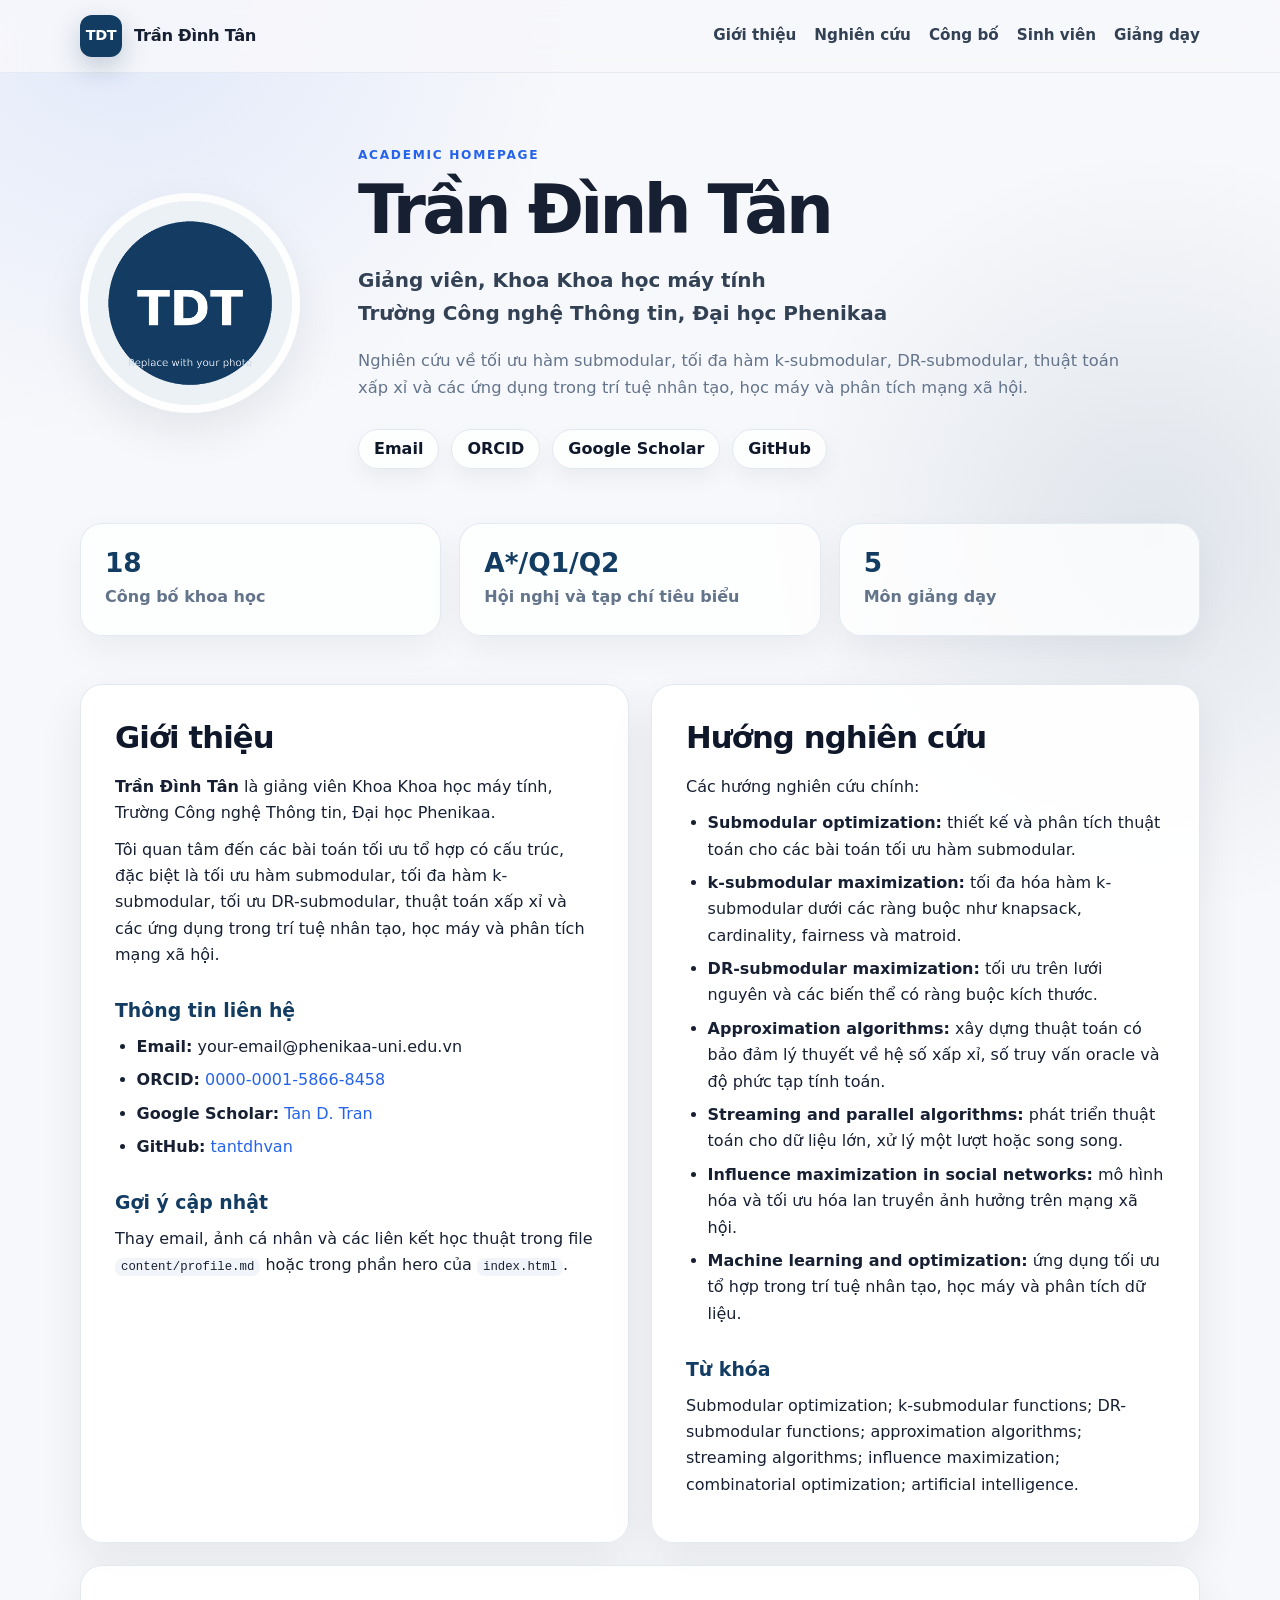
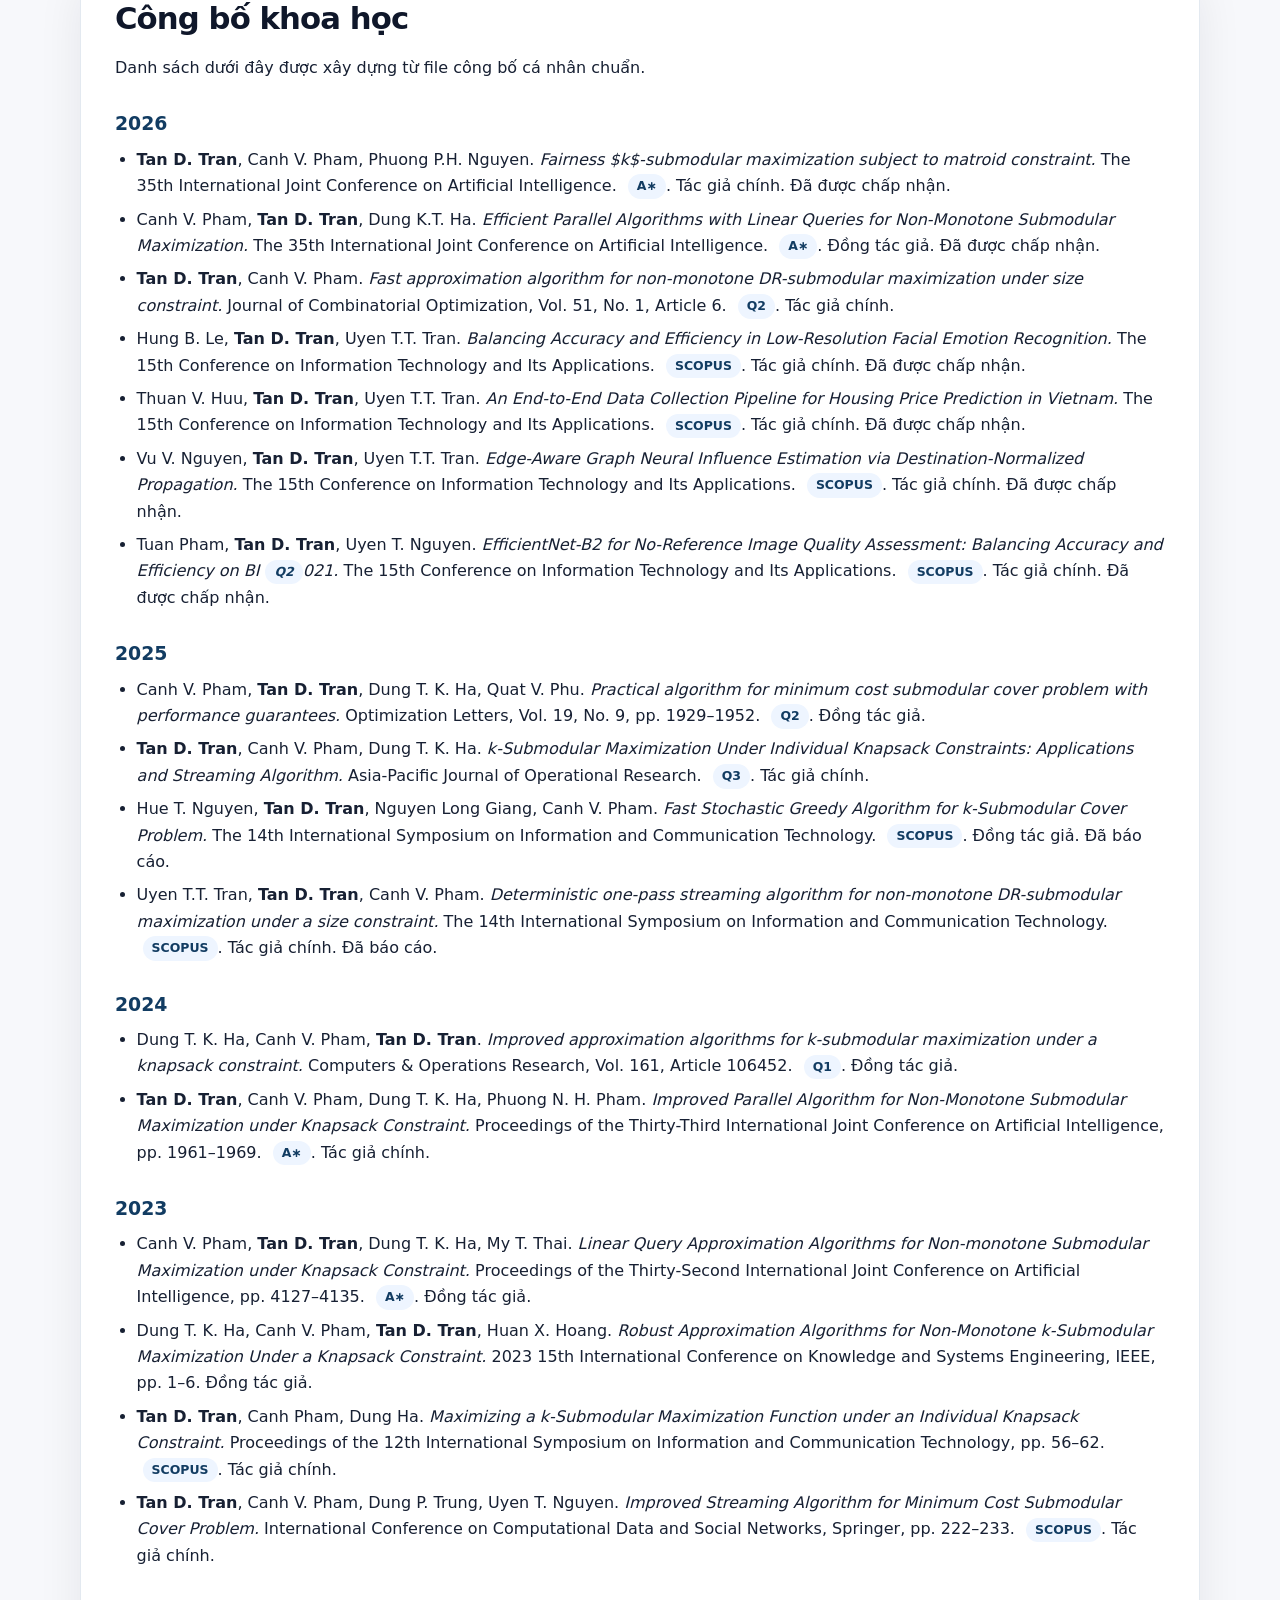
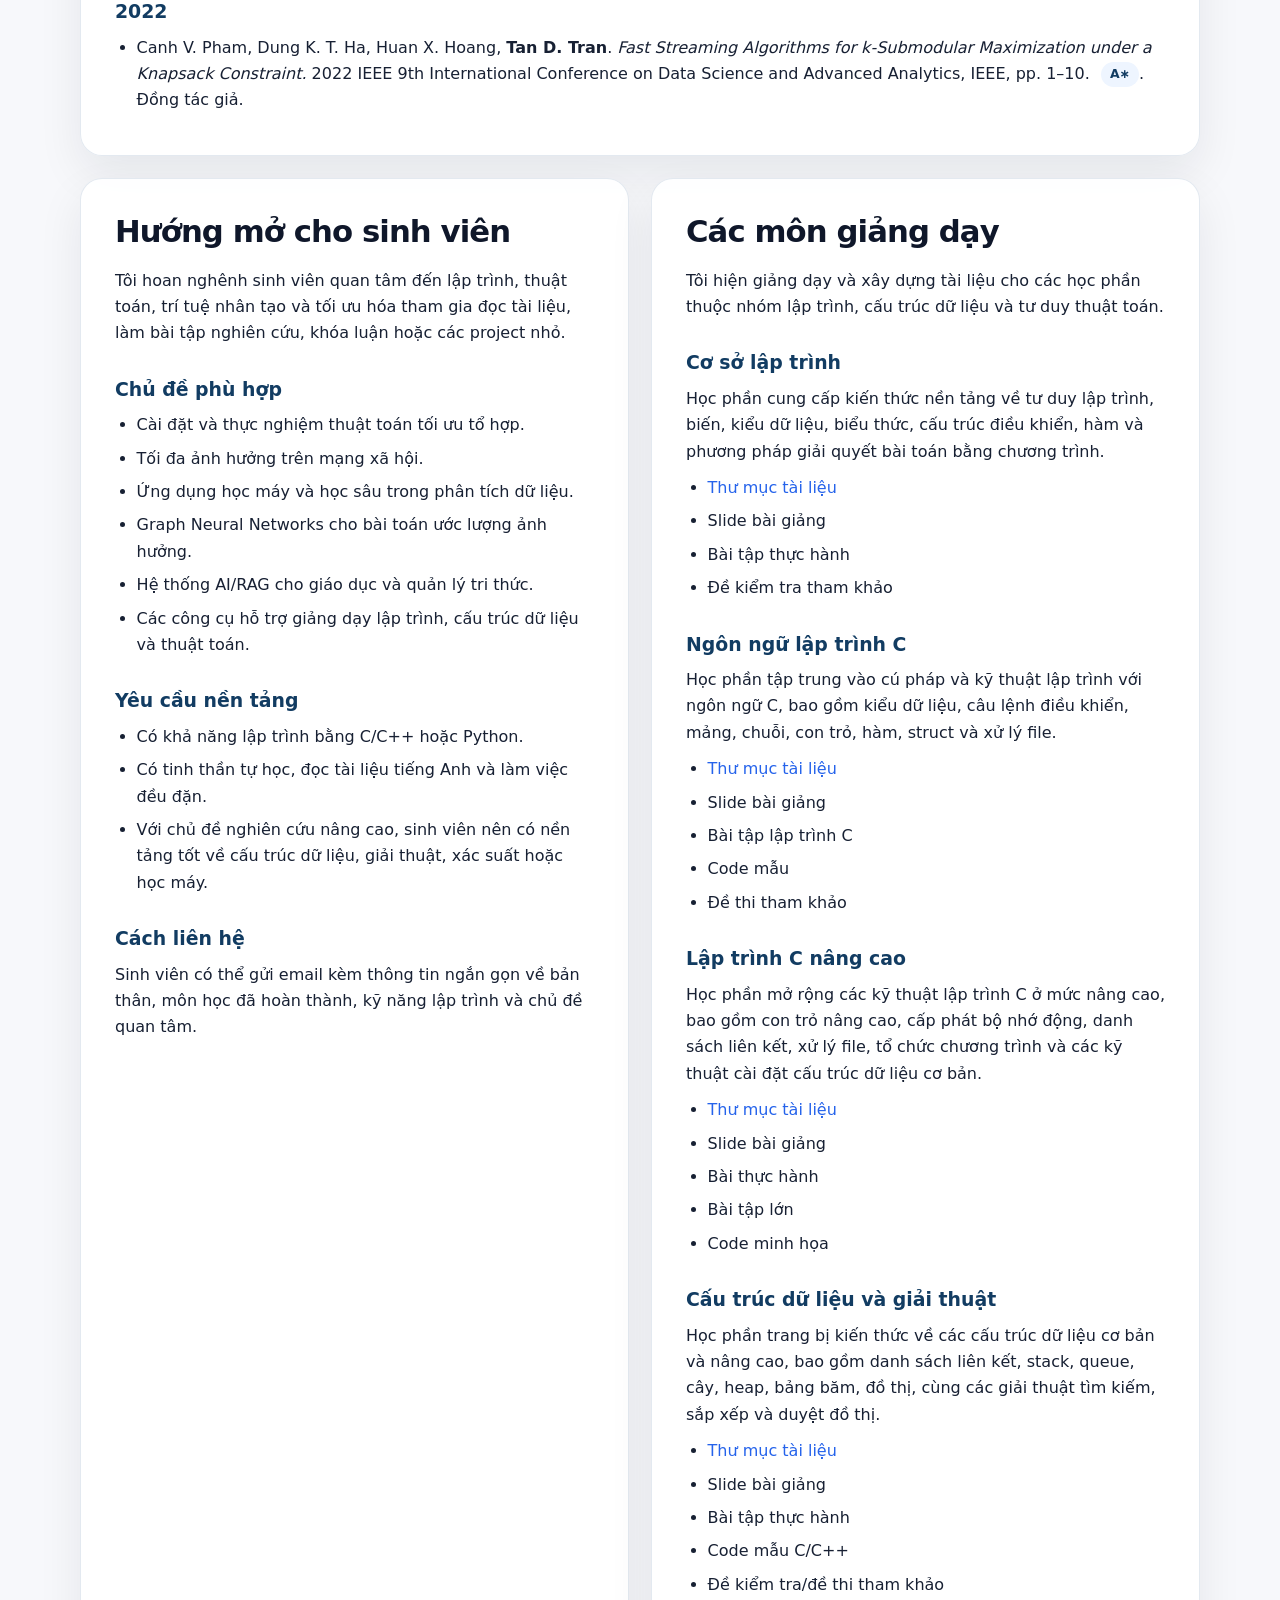
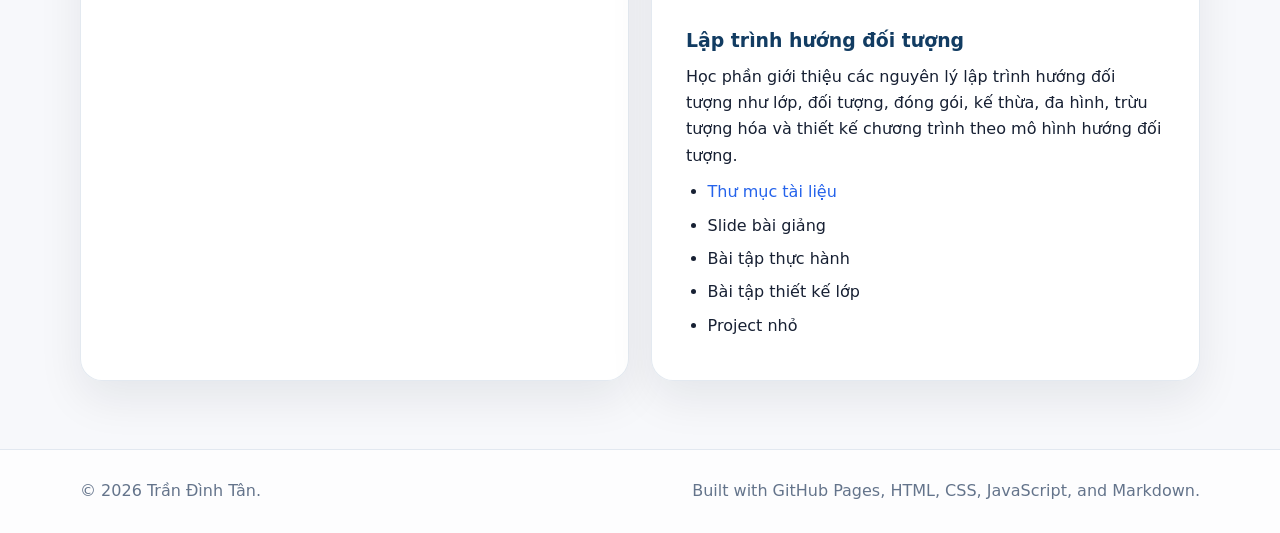
==== index.html @ 8c249c5c "init" ====
<!doctype html>
<html lang="vi">
<head>
  <meta charset="utf-8" />
  <meta name="viewport" content="width=device-width, initial-scale=1" />
  <title>Trần Đình Tân | Academic Homepage</title>
  <meta name="description" content="Trang cá nhân học thuật của Trần Đình Tân: nghiên cứu, công bố, giảng dạy và hướng mở cho sinh viên." />
  <meta name="author" content="Trần Đình Tân" />
  <meta property="og:title" content="Trần Đình Tân | Academic Homepage" />
  <meta property="og:description" content="Research, publications, teaching, and student opportunities." />
  <meta property="og:type" content="website" />
  <link rel="icon" href="assets/img/favicon.svg" type="image/svg+xml" />
  <link rel="stylesheet" href="assets/css/style.css" />
</head>
<body>
  <header class="site-header" id="top">
    <div class="container nav-wrap">
      <a class="brand" href="#top" aria-label="Trang chủ">
        <span class="brand-mark">TDT</span>
        <span class="brand-text">Trần Đình Tân</span>
      </a>
      <button class="nav-toggle" id="nav-toggle" aria-label="Mở menu" aria-expanded="false">☰</button>
      <nav class="nav" id="main-nav">
        <a href="#profile">Giới thiệu</a>
        <a href="#research">Nghiên cứu</a>
        <a href="#publications">Công bố</a>
        <a href="#students">Sinh viên</a>
        <a href="#teaching">Giảng dạy</a>
      </nav>
    </div>
  </header>

  <main>
    <section class="hero">
      <div class="container hero-grid">
        <div class="hero-photo">
          <img src="assets/img/avatar.jpg" alt="Ảnh đại diện Trần Đình Tân" />
        </div>
        <div class="hero-content">
          <p class="eyebrow">Academic Homepage</p>
          <h1>Trần Đình Tân</h1>
          <p class="subtitle">Giảng viên, Khoa Khoa học máy tính<br/>Trường Công nghệ Thông tin, Đại học Phenikaa</p>
          <p class="summary">
            Nghiên cứu về tối ưu hàm submodular, tối đa hàm k-submodular,
            DR-submodular, thuật toán xấp xỉ và các ứng dụng trong trí tuệ nhân tạo,
            học máy và phân tích mạng xã hội.
          </p>
          <div class="link-row">
            <a href="mailto:your-email@phenikaa-uni.edu.vn">Email</a>
            <a href="https://orcid.org/0000-0001-5866-8458" target="_blank" rel="noopener">ORCID</a>
            <a href="https://scholar.google.com/citations?hl=vi&user=EHKNGs0AAAAJ" target="_blank" rel="noopener">Google Scholar</a>
            <a href="https://github.com/tantdhvan" target="_blank" rel="noopener">GitHub</a>
          </div>
        </div>
      </div>
    </section>

    <section class="container stats" aria-label="Tóm tắt hồ sơ">
      <article>
        <strong>18</strong>
        <span>Công bố khoa học</span>
      </article>
      <article>
        <strong>A*/Q1/Q2</strong>
        <span>Hội nghị và tạp chí tiêu biểu</span>
      </article>
      <article>
        <strong>5</strong>
        <span>Môn giảng dạy</span>
      </article>
    </section>

    <section class="container content-grid">
      <article class="card md-section" id="profile" data-md="content/profile.md">
        <div class="loading">Đang tải nội dung...</div>
      </article>

      <article class="card md-section" id="research" data-md="content/research.md">
        <div class="loading">Đang tải nội dung...</div>
      </article>

      <article class="card card-wide md-section" id="publications" data-md="content/publications.md">
        <div class="loading">Đang tải nội dung...</div>
      </article>

      <article class="card md-section" id="students" data-md="content/students.md">
        <div class="loading">Đang tải nội dung...</div>
      </article>

      <article class="card md-section" id="teaching" data-md="content/teaching.md">
        <div class="loading">Đang tải nội dung...</div>
      </article>
    </section>
  </main>

  <footer class="site-footer">
    <div class="container footer-grid">
      <p>© <span id="year"></span> Trần Đình Tân.</p>
      <p>Built with GitHub Pages, HTML, CSS, JavaScript, and Markdown.</p>
    </div>
  </footer>

  <script src="assets/js/app.js"></script>
</body>
</html>
---- assets/css/style.css ----
/* Academic personal homepage
   Edit colors in :root if needed.
*/

:root {
  --bg: #f7f8fb;
  --surface: #ffffff;
  --ink: #172033;
  --muted: #64748b;
  --line: #e2e8f0;
  --brand: #123c62;
  --brand-2: #2563eb;
  --soft: #eef5ff;
  --shadow: 0 18px 45px rgba(15, 23, 42, 0.08);
  --radius: 22px;
  --max: 1120px;
}

* {
  box-sizing: border-box;
}

html {
  scroll-behavior: smooth;
}

body {
  margin: 0;
  font-family: Inter, ui-sans-serif, system-ui, -apple-system, BlinkMacSystemFont, "Segoe UI", Arial, sans-serif;
  color: var(--ink);
  background:
    radial-gradient(circle at 10% 0%, rgba(37, 99, 235, 0.10), transparent 28rem),
    radial-gradient(circle at 90% 10%, rgba(18, 60, 98, 0.10), transparent 24rem),
    var(--bg);
  line-height: 1.65;
}

a {
  color: var(--brand-2);
  text-decoration: none;
}

a:hover {
  text-decoration: underline;
}

.container {
  width: min(100% - 36px, var(--max));
  margin: 0 auto;
}

.site-header {
  position: sticky;
  top: 0;
  z-index: 50;
  backdrop-filter: blur(16px);
  background: rgba(247, 248, 251, 0.88);
  border-bottom: 1px solid rgba(226, 232, 240, 0.85);
}

.nav-wrap {
  min-height: 72px;
  display: flex;
  align-items: center;
  justify-content: space-between;
  gap: 22px;
}

.brand {
  display: inline-flex;
  align-items: center;
  gap: 12px;
  color: var(--ink);
  font-weight: 750;
  letter-spacing: -0.02em;
}

.brand:hover {
  text-decoration: none;
}

.brand-mark {
  width: 42px;
  height: 42px;
  border-radius: 12px;
  display: grid;
  place-items: center;
  background: var(--brand);
  color: white;
  font-size: 0.9rem;
  box-shadow: 0 10px 28px rgba(18, 60, 98, 0.24);
}

.brand-text {
  font-size: 1.02rem;
}

.nav {
  display: flex;
  align-items: center;
  gap: 18px;
}

.nav a {
  color: #334155;
  font-weight: 600;
  font-size: 0.95rem;
}

.nav-toggle {
  display: none;
  border: 1px solid var(--line);
  background: var(--surface);
  border-radius: 12px;
  width: 42px;
  height: 42px;
  font-size: 1.25rem;
  cursor: pointer;
}

.hero {
  padding: 72px 0 28px;
}

.hero-grid {
  display: grid;
  grid-template-columns: 230px 1fr;
  gap: 48px;
  align-items: center;
}

.hero-photo img {
  width: 220px;
  height: 220px;
  object-fit: cover;
  border-radius: 50%;
  border: 8px solid rgba(255, 255, 255, 0.9);
  box-shadow: var(--shadow);
}

.eyebrow {
  margin: 0 0 10px;
  color: var(--brand-2);
  font-weight: 800;
  text-transform: uppercase;
  letter-spacing: 0.14em;
  font-size: 0.76rem;
}

.hero h1 {
  margin: 0;
  font-size: clamp(2.25rem, 6vw, 4.2rem);
  line-height: 1.05;
  letter-spacing: -0.055em;
}

.subtitle {
  margin: 18px 0 0;
  color: #334155;
  font-weight: 650;
  font-size: clamp(1.05rem, 2vw, 1.25rem);
}

.summary {
  max-width: 780px;
  margin: 18px 0 0;
  color: var(--muted);
  font-size: 1.02rem;
}

.link-row {
  display: flex;
  flex-wrap: wrap;
  gap: 12px;
  margin-top: 28px;
}

.link-row a {
  display: inline-flex;
  align-items: center;
  min-height: 40px;
  padding: 0 15px;
  border-radius: 999px;
  border: 1px solid var(--line);
  background: rgba(255, 255, 255, 0.82);
  color: #0f172a;
  font-weight: 650;
  box-shadow: 0 10px 22px rgba(15, 23, 42, 0.05);
}

.link-row a:hover {
  text-decoration: none;
  border-color: rgba(37, 99, 235, 0.45);
  transform: translateY(-1px);
}

.stats {
  display: grid;
  grid-template-columns: repeat(3, 1fr);
  gap: 18px;
  margin-top: 26px;
  margin-bottom: 26px;
}

.stats article {
  padding: 24px;
  border-radius: var(--radius);
  background: rgba(255, 255, 255, 0.78);
  border: 1px solid rgba(226, 232, 240, 0.9);
  box-shadow: 0 14px 35px rgba(15, 23, 42, 0.05);
}

.stats strong {
  display: block;
  color: var(--brand);
  font-size: 1.65rem;
  line-height: 1.1;
}

.stats span {
  display: block;
  margin-top: 7px;
  color: var(--muted);
  font-weight: 550;
}

.content-grid {
  display: grid;
  grid-template-columns: 1fr 1fr;
  gap: 22px;
  padding: 22px 0 68px;
}

.card {
  background: rgba(255, 255, 255, 0.92);
  border: 1px solid rgba(226, 232, 240, 0.95);
  border-radius: var(--radius);
  padding: clamp(24px, 3vw, 34px);
  box-shadow: var(--shadow);
  scroll-margin-top: 96px;
}

.card-wide {
  grid-column: 1 / -1;
}

.md-section h2 {
  margin: 0 0 18px;
  font-size: clamp(1.45rem, 2.4vw, 2rem);
  line-height: 1.2;
  letter-spacing: -0.03em;
  color: #0f172a;
}

.md-section h3 {
  margin: 30px 0 10px;
  font-size: 1.18rem;
  line-height: 1.35;
  color: var(--brand);
}

.md-section h4 {
  margin: 22px 0 8px;
  color: #334155;
}

.md-section p {
  margin: 10px 0;
}

.md-section ul,
.md-section ol {
  padding-left: 1.35rem;
  margin: 10px 0 0;
}

.md-section li {
  margin: 7px 0;
}

.md-section strong {
  font-weight: 780;
}

.md-section hr {
  border: 0;
  border-top: 1px solid var(--line);
  margin: 22px 0;
}

.md-section blockquote {
  margin: 18px 0;
  padding: 14px 18px;
  border-left: 4px solid var(--brand-2);
  background: var(--soft);
  color: #334155;
  border-radius: 0 14px 14px 0;
}

.md-section code {
  padding: 2px 6px;
  border-radius: 8px;
  background: #f1f5f9;
  font-size: 0.95em;
}

.pub-list {
  counter-reset: item;
}

.pub-item {
  padding: 18px 0;
  border-top: 1px solid var(--line);
}

.pub-item:first-child {
  border-top: 0;
}

.badge {
  display: inline-flex;
  align-items: center;
  padding: 2px 9px;
  margin-left: 6px;
  border-radius: 999px;
  background: var(--soft);
  color: var(--brand);
  font-size: 0.78rem;
  font-weight: 800;
  vertical-align: middle;
}

.loading {
  color: var(--muted);
}

.site-footer {
  border-top: 1px solid var(--line);
  padding: 28px 0;
  background: rgba(255, 255, 255, 0.75);
  color: var(--muted);
}

.footer-grid {
  display: flex;
  justify-content: space-between;
  gap: 18px;
  flex-wrap: wrap;
}

.footer-grid p {
  margin: 0;
}

@media (max-width: 860px) {
  .hero {
    padding-top: 42px;
  }

  .hero-grid {
    grid-template-columns: 1fr;
    gap: 28px;
  }

  .hero-photo img {
    width: 160px;
    height: 160px;
  }

  .stats {
    grid-template-columns: 1fr;
  }

  .content-grid {
    grid-template-columns: 1fr;
  }

  .nav-toggle {
    display: inline-grid;
    place-items: center;
  }

  .nav {
    position: absolute;
    top: 72px;
    left: 18px;
    right: 18px;
    display: none;
    flex-direction: column;
    align-items: stretch;
    gap: 0;
    padding: 10px;
    border: 1px solid var(--line);
    border-radius: 18px;
    background: var(--surface);
    box-shadow: var(--shadow);
  }

  .nav.open {
    display: flex;
  }

  .nav a {
    padding: 12px 14px;
    border-radius: 12px;
  }

  .nav a:hover {
    background: var(--soft);
    text-decoration: none;
  }
}

@media print {
  .site-header, .site-footer, .link-row {
    display: none;
  }

  body {
    background: #fff;
  }

  .hero,
  .content-grid {
    padding: 0;
  }

  .card,
  .stats article {
    box-shadow: none;
    border: 1px solid #ddd;
  }
}
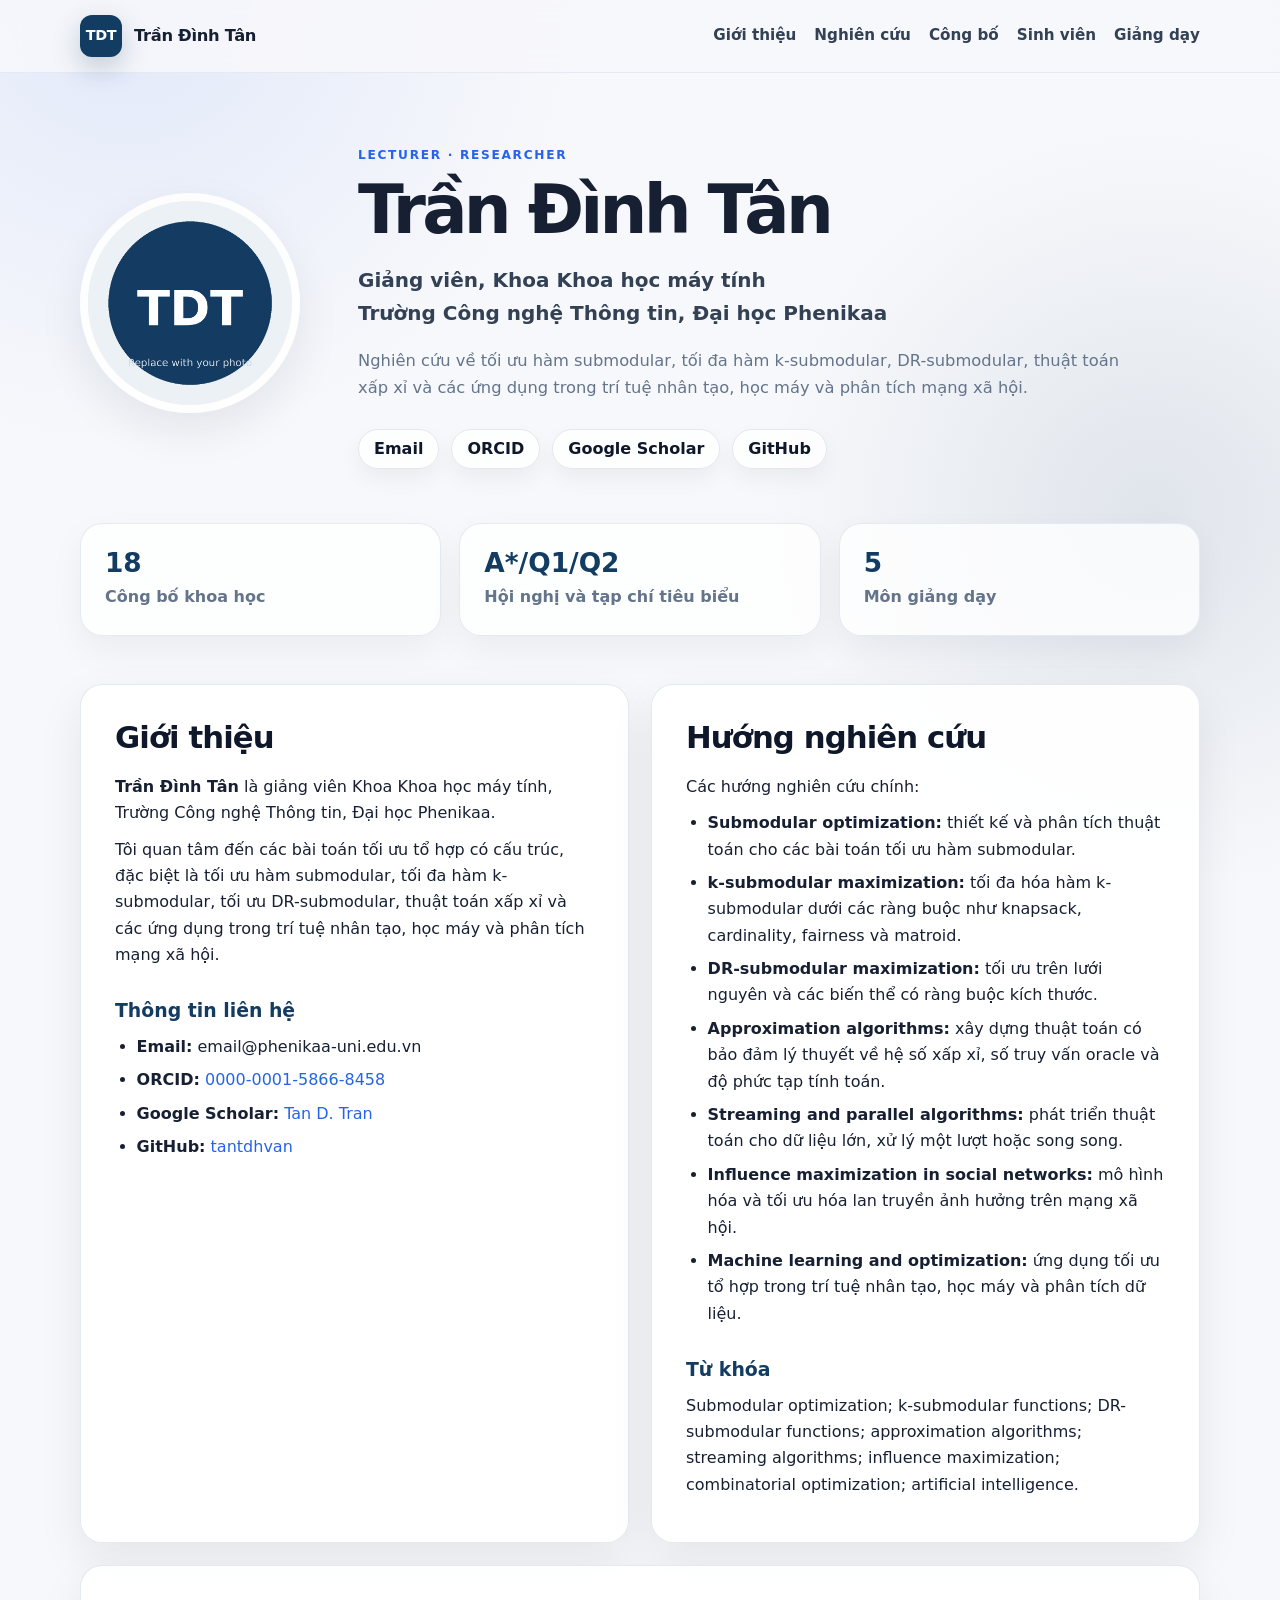
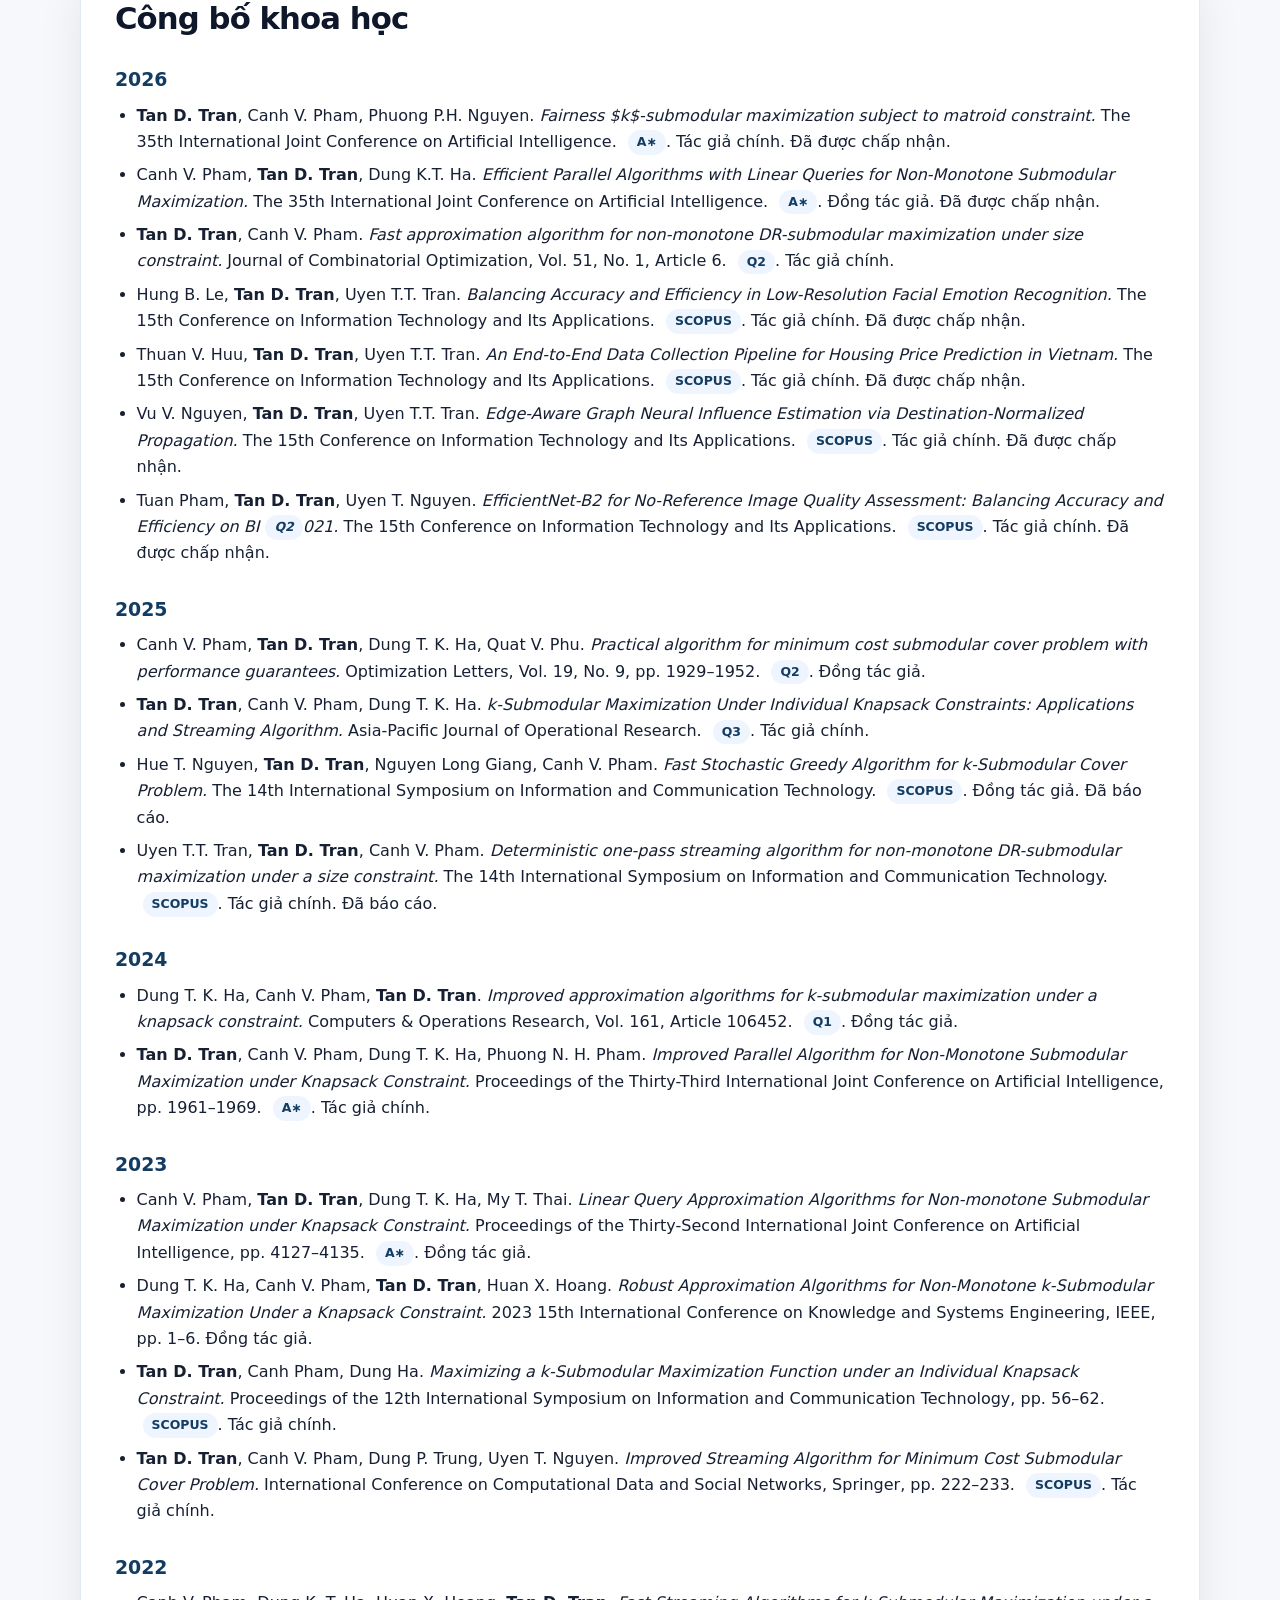
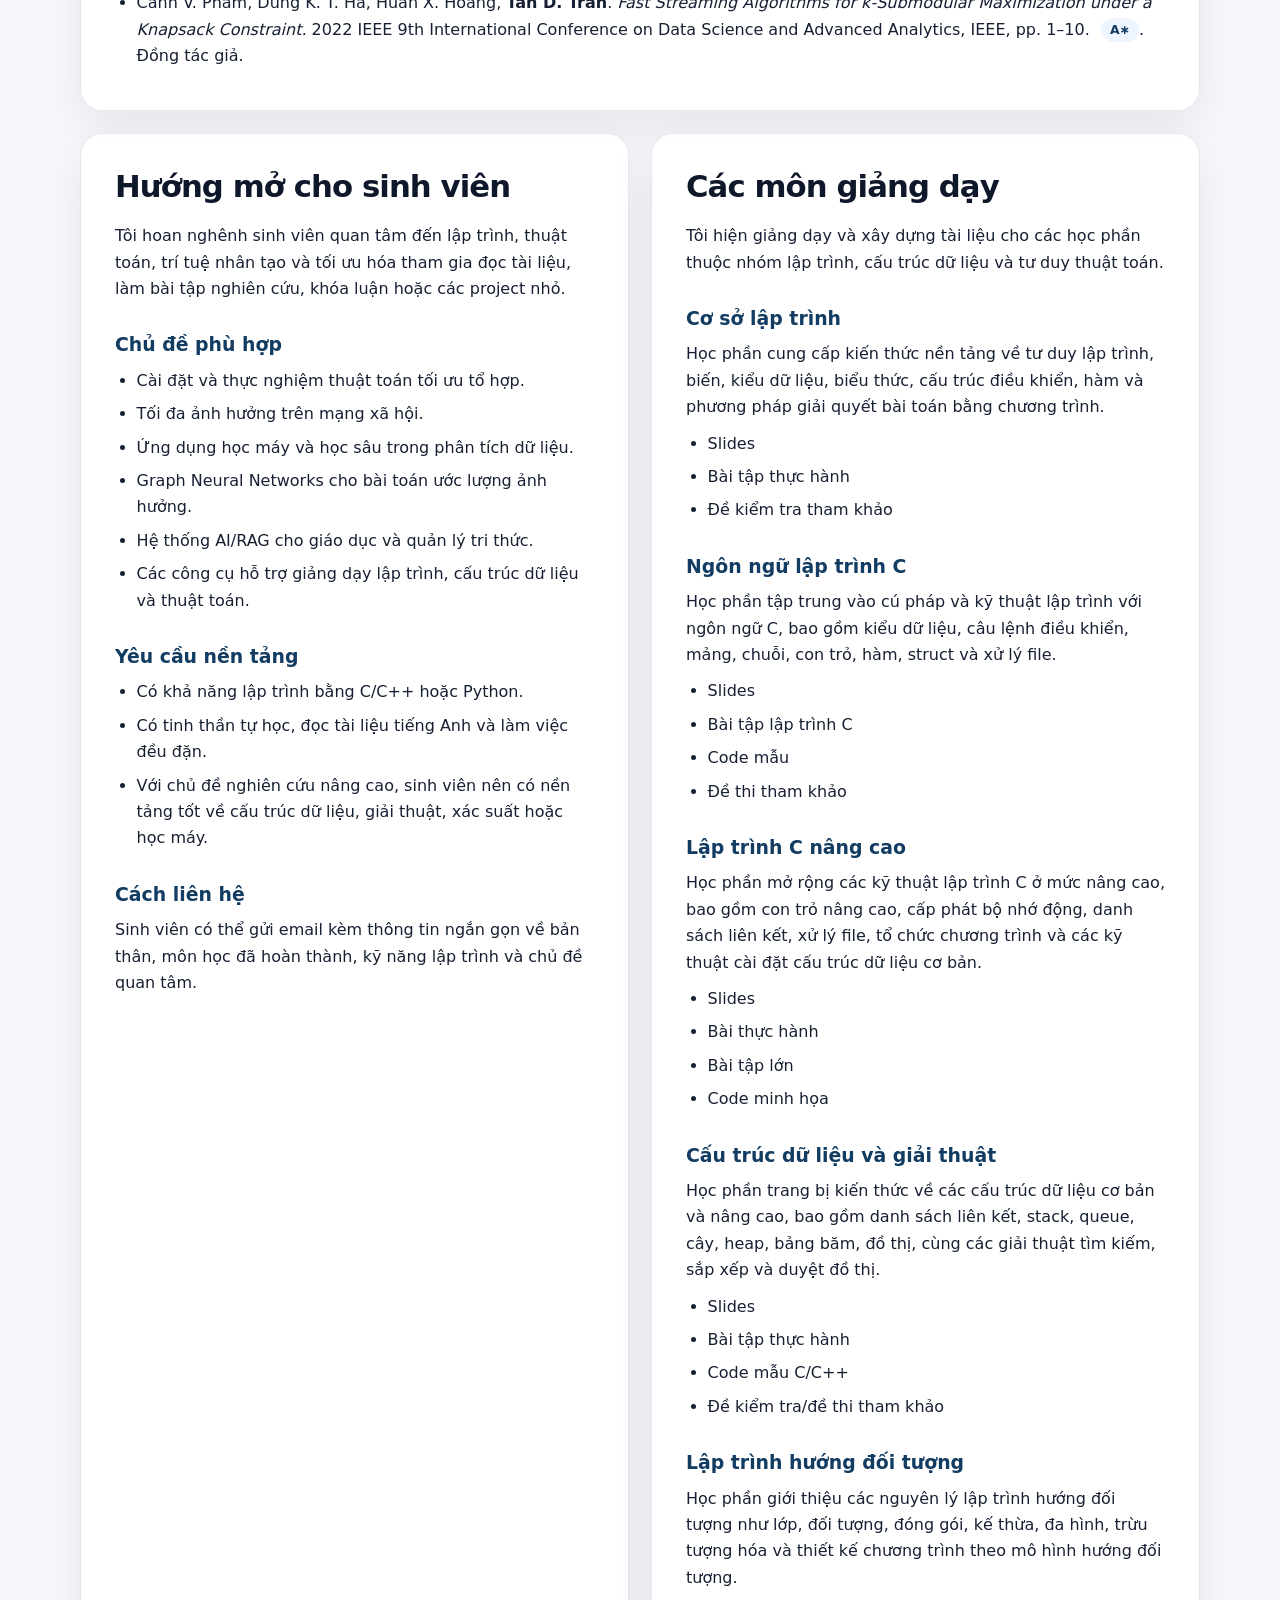
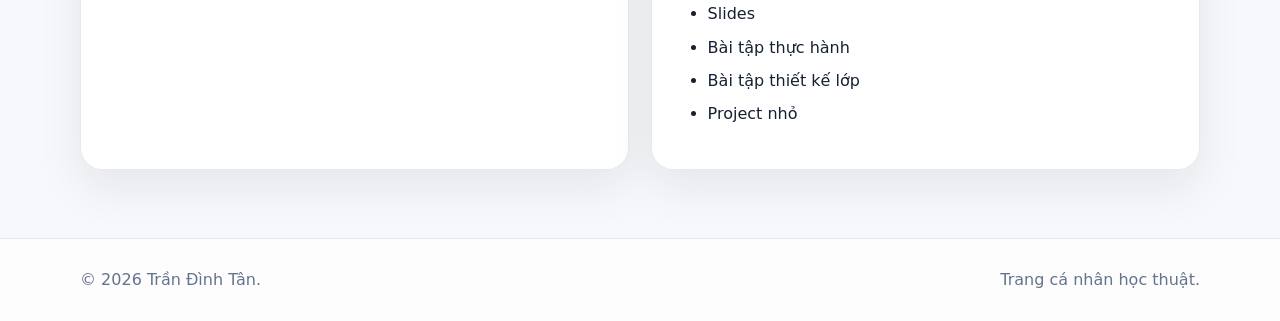
==== commit 0d3b6c16: "init" ====
--- a/index.html
+++ b/index.html
@@ -37,7 +37,7 @@
           <img src="assets/img/avatar.jpg" alt="Ảnh đại diện Trần Đình Tân" />
         </div>
         <div class="hero-content">
-          <p class="eyebrow">Academic Homepage</p>
+          <p class="eyebrow">Lecturer · Researcher</p>
           <h1>Trần Đình Tân</h1>
           <p class="subtitle">Giảng viên, Khoa Khoa học máy tính<br/>Trường Công nghệ Thông tin, Đại học Phenikaa</p>
           <p class="summary">
@@ -46,7 +46,7 @@
             học máy và phân tích mạng xã hội.
           </p>
           <div class="link-row">
-            <a href="mailto:your-email@phenikaa-uni.edu.vn">Email</a>
+            <a href="mailto:email@phenikaa-uni.edu.vn">Email</a>
             <a href="https://orcid.org/0000-0001-5866-8458" target="_blank" rel="noopener">ORCID</a>
             <a href="https://scholar.google.com/citations?hl=vi&user=EHKNGs0AAAAJ" target="_blank" rel="noopener">Google Scholar</a>
             <a href="https://github.com/tantdhvan" target="_blank" rel="noopener">GitHub</a>
@@ -96,7 +96,7 @@
   <footer class="site-footer">
     <div class="container footer-grid">
       <p>© <span id="year"></span> Trần Đình Tân.</p>
-      <p>Built with GitHub Pages, HTML, CSS, JavaScript, and Markdown.</p>
+      <p>Trang cá nhân học thuật.</p>
     </div>
   </footer>
 
